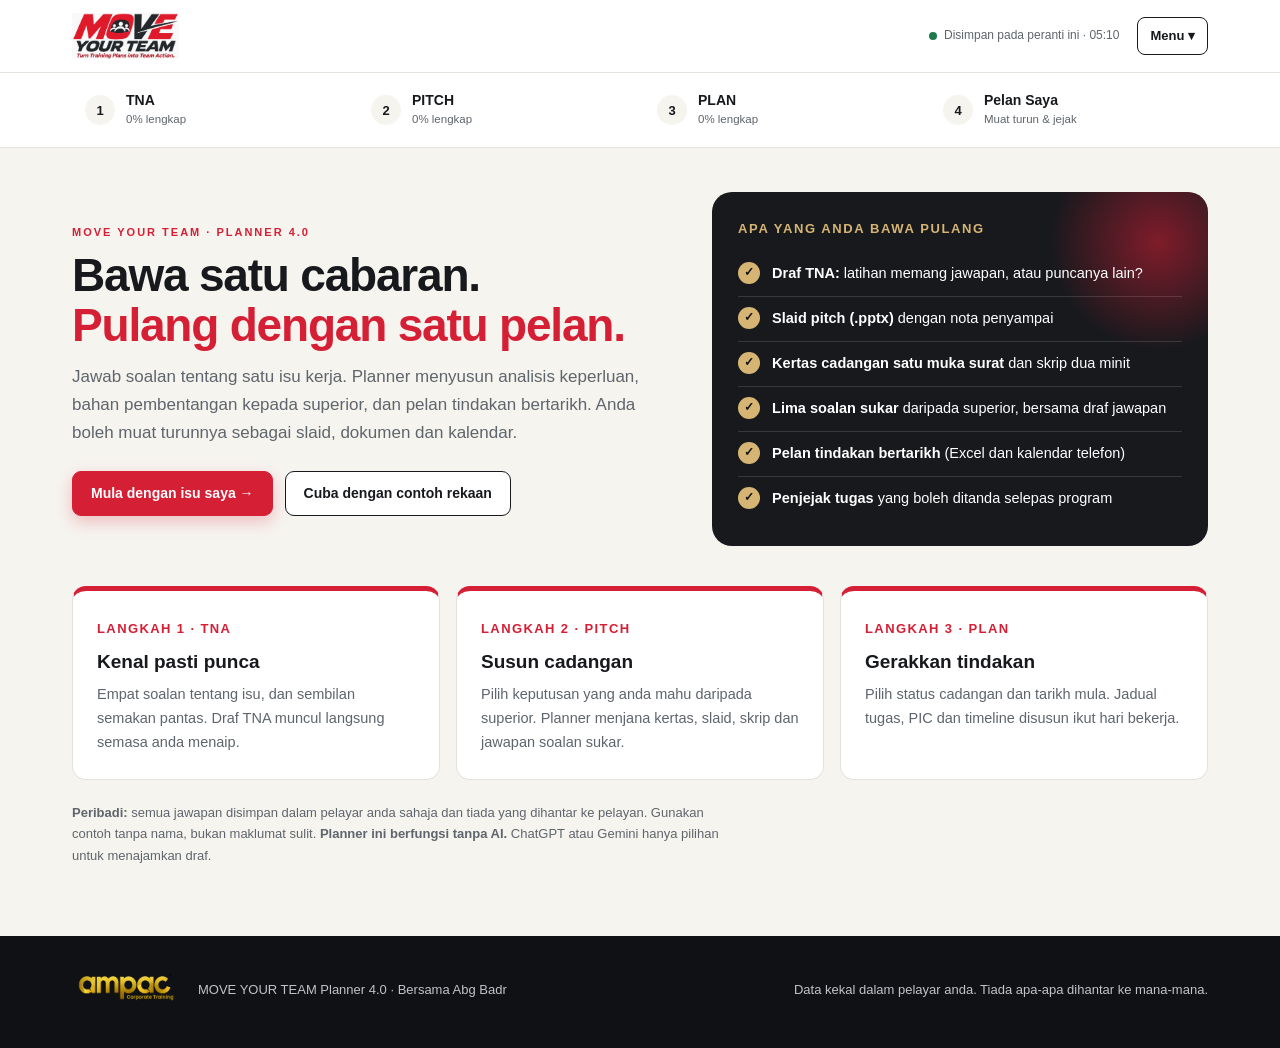
==== moveyourteam1/index.html @ d5273f5e "Rebuild MOVE YOUR TEAM planner as 4.0 Rule-based TNA diagnosis, pitch pack and dated action plan tha" ====
<!doctype html>
<html lang="ms">
<head>
<meta charset="utf-8">
<meta name="viewport" content="width=device-width,initial-scale=1">
<meta name="theme-color" content="#d51f35">
<title>MOVE YOUR TEAM Planner | TNA, Pitch &amp; Pelan Tindakan</title>
<meta name="description" content="Bina TNA, pakej pembentangan kepada superior dan pelan tindakan bertarikh daripada satu isu kerja. Hasil boleh dimuat turun sebagai slaid, dokumen, jadual dan kalendar.">
<link rel="icon" href="assets/move-logo.png">
<link rel="stylesheet" href="app.css?v=4.0">
</head>
<body>
<header class="top">
  <div class="wrap">
    <a href="#mula" aria-label="MOVE YOUR TEAM Planner, halaman utama"><img class="logo" src="assets/move-logo.webp" alt="MOVE YOUR TEAM" width="106" height="46"></a>
    <div class="sp"></div>
    <div id="save-status" role="status"><span>Draf disimpan pada peranti ini</span></div>
    <div class="menu" id="menu">
      <button class="btn sm" id="menu-btn" aria-haspopup="true" aria-expanded="false">Menu ▾</button>
      <div class="menu-pop" role="menu">
        <a href="#bantuan" role="menuitem">Panduan &amp; soalan lazim</a>
        <button data-a="backup" role="menuitem">Simpan sandaran (.json)</button>
        <button data-a="import" role="menuitem">Buka sandaran</button>
        <button data-a="reset" role="menuitem">Mulakan pelan baharu</button>
      </div>
    </div>
  </div>
</header>
<nav class="stepper" id="stepper" aria-label="Langkah MOVE"><div class="wrap"></div></nav>
<aside id="dl-note" hidden><div class="wrap">Jika fail belum muncul, <a id="dl-link" href="#">klik di sini untuk memuat turun</a> dan semak folder Downloads.</div></aside>

<main id="app" tabindex="-1"><div class="wrap"><p>Memuatkan…</p></div></main>

<footer>
  <div class="wrap">
    <div style="display:flex;gap:16px;align-items:center"><img src="assets/ampac-dark.webp" alt="AMPAC Corporate Training" width="110" height="36"><span>MOVE YOUR TEAM Planner 4.0 · Bersama Abg Badr</span></div>
    <span>Data kekal dalam pelayar anda. Tiada apa-apa dihantar ke mana-mana.</span>
  </div>
</footer>

<input hidden id="import-file" type="file" accept="application/json,.json">
<dialog id="dlg"><h2 id="dlg-t"></h2><p id="dlg-p"></p><div class="row"><button class="btn" id="dlg-no">Batal</button><button class="btn primary" id="dlg-yes">Teruskan</button></div></dialog>
<div id="toast" role="status" aria-live="polite"></div>
<section id="print-area" aria-hidden="true"></section>

<script src="engine.js?v=4.0"></script>
<script src="app.js?v=4.0"></script>
</body>
</html>
---- moveyourteam1/app.css ----
/* MOVE YOUR TEAM Planner 4.0: tema AMPAC (merah, emas, hitam) */
:root{--red:#d51f35;--red-d:#b1172b;--ink:#17191d;--muted:#5f656c;--gold:#d6b574;--line:#e4e2dc;--pale:#f6f4ef;--dark:#16171a;--ok:#1e7a4d;--warn:#b86e00;--r:14px}
*{box-sizing:border-box}
html{scroll-behavior:smooth;scroll-padding-top:150px}
body{margin:0;font:16px/1.65 Arial,Helvetica,sans-serif;color:var(--ink);background:var(--pale);-webkit-font-smoothing:antialiased}
h1,h2,h3,h4,p,figure,ul,ol{margin:0}
ul,ol{padding-left:20px}
a{color:inherit}
button,input,select,textarea{font:inherit;color:inherit}
button{cursor:pointer}
img{max-width:100%;display:block}
:focus-visible{outline:3px solid var(--gold);outline-offset:3px;border-radius:6px}
.wrap{max-width:1180px;margin:auto;padding:0 22px}
.sr{position:absolute;left:-9999px}

/* header */
.top{background:#fff;border-bottom:1px solid var(--line);position:sticky;top:0;z-index:40}
.top .wrap{display:flex;align-items:center;gap:18px;height:72px}
.top img.logo{height:46px;width:auto}
.top .sp{flex:1}
#save-status{font-size:12px;color:var(--muted);display:flex;align-items:center;gap:7px}
#save-status::before{content:"";width:8px;height:8px;border-radius:50%;background:var(--ok)}
#save-status.bad::before{background:var(--red)}
.btn{display:inline-flex;align-items:center;justify-content:center;gap:8px;border:1.5px solid var(--ink);background:#fff;color:var(--ink);border-radius:9px;padding:10px 18px;font-weight:700;font-size:14px;text-decoration:none;transition:transform .15s,background .2s,box-shadow .2s}
.btn:hover{transform:translateY(-1px);background:var(--pale)}
.btn.primary{background:var(--red);border-color:var(--red);color:#fff;box-shadow:0 6px 16px rgba(213,31,53,.25)}
.btn.primary:hover{background:var(--red-d)}
.btn.gold{background:var(--gold);border-color:var(--gold);color:#1a1a1a}
.btn.ghost{border-color:var(--line)}
.btn.sm{padding:7px 12px;font-size:13px;border-radius:8px}
.btn.danger{border-color:#c9c9cc;color:#8a1020}
.btn:disabled{opacity:.5;cursor:not-allowed;transform:none}
.menu{position:relative}
.menu-pop{position:absolute;right:0;top:44px;background:#fff;border:1px solid var(--line);border-radius:12px;box-shadow:0 18px 40px #0002;padding:8px;min-width:230px;display:none;z-index:50}
.menu.open .menu-pop{display:block}
.menu-pop button,.menu-pop a{display:block;width:100%;text-align:left;border:0;background:none;padding:10px 12px;border-radius:8px;font-size:14px;text-decoration:none}
.menu-pop button:hover,.menu-pop a:hover{background:var(--pale)}

/* stepper */
.stepper{background:#fff;border-bottom:1px solid var(--line)}
.stepper .wrap{display:grid;grid-template-columns:repeat(4,1fr);gap:8px;padding-top:10px;padding-bottom:10px}
.stepper a{display:flex;align-items:center;gap:11px;padding:8px 12px;border-radius:11px;text-decoration:none;border:1.5px solid transparent;min-width:0}
.stepper a:hover{background:var(--pale)}
.stepper a.on{background:var(--ink);color:#fff}
.stepper .n{width:30px;height:30px;border-radius:50%;display:grid;place-items:center;background:var(--pale);font-weight:800;font-size:13px;flex-shrink:0;position:relative}
.stepper a.on .n{background:var(--red);color:#fff}
.stepper a.done .n{background:var(--ok);color:#fff}
.stepper b{display:block;font-size:14px;line-height:1.25}
.stepper small{display:block;font-size:11.5px;color:var(--muted);white-space:nowrap;overflow:hidden;text-overflow:ellipsis}
.stepper a.on small{color:#c9cbd1}

/* layout */
main{padding:30px 0 70px;min-height:60vh}
.eyebrow{font-size:11px;font-weight:800;letter-spacing:2px;color:var(--red);text-transform:uppercase;margin-bottom:10px}
h1{font-size:clamp(30px,4.2vw,46px);line-height:1.08;letter-spacing:-1.2px;font-weight:800}
h1 em{font-style:normal;color:var(--red)}
.intro{color:var(--muted);font-size:17px;max-width:46em;margin-top:12px}
h2{font-size:22px;letter-spacing:-.4px;line-height:1.2}
h3{font-size:16px}
.cols{display:grid;grid-template-columns:minmax(0,1.05fr) minmax(0,.95fr);gap:26px;margin-top:26px;align-items:start}
.sticky{position:sticky;top:150px}
.card{background:#fff;border:1px solid var(--line);border-radius:var(--r);padding:24px;margin-bottom:18px}
.card>h2{margin-bottom:4px}
.card .sub{color:var(--muted);font-size:14.5px;margin-bottom:16px}
.field{margin-bottom:18px}
.field label,.lbl{display:block;font-weight:700;font-size:14.5px;margin-bottom:4px}
.field .hint{display:block;font-size:12.5px;color:var(--muted);margin-bottom:6px}
.opt{font-weight:400;color:var(--muted);font-size:12px}
input[type=text],input[type=date],input[type=number],select,textarea{width:100%;border:1.5px solid #d8d6cf;border-radius:10px;padding:11px 13px;background:#fff;font-size:15px}
textarea{resize:vertical;min-height:74px;line-height:1.5}
input:focus,select:focus,textarea:focus{border-color:var(--ink);outline:none;box-shadow:0 0 0 3px rgba(214,181,116,.45)}
.ex{font-size:12.5px;color:#7a6a3d;background:#fbf6ea;border-radius:8px;padding:6px 10px;margin-top:6px}
.ex b{font-weight:700}
.row2{display:grid;grid-template-columns:1fr 1fr;gap:14px}
.row4{display:grid;grid-template-columns:repeat(4,1fr);gap:12px}

/* diagnosis */
.dim{margin:22px 0 8px;font-size:12px;font-weight:800;letter-spacing:1.6px;text-transform:uppercase;color:var(--red);display:flex;align-items:center;gap:10px}
.dim::after{content:"";flex:1;height:1px;background:var(--line)}
.q{padding:14px 0;border-bottom:1px solid var(--line)}
.q:last-child{border:0}
.q p{font-weight:700;font-size:15px}
.q small{display:block;color:var(--muted);font-size:12.5px;margin:2px 0 9px}
.seg{display:grid;grid-template-columns:repeat(4,1fr);gap:6px}
.seg label{margin:0;font-weight:700;font-size:13px;text-align:center;border:1.5px solid #d8d6cf;border-radius:9px;padding:9px 4px;cursor:pointer;background:#fff;transition:all .15s}
.seg input{position:absolute;opacity:0;pointer-events:none}
.seg label:hover{border-color:var(--ink)}
.seg input:checked+span{display:block}
.seg label:has(input:checked){background:var(--ink);color:#fff;border-color:var(--ink)}
.seg label:has(input:checked[value="2"]){background:var(--ok);border-color:var(--ok)}
.seg label:has(input:checked[value="0"]){background:var(--red);border-color:var(--red)}
.seg label:has(input:checked[value="1"]){background:var(--gold);border-color:var(--gold);color:#1a1a1a}
.seg label:has(input:focus-visible){outline:3px solid var(--gold);outline-offset:2px}

/* chips */
.chips{display:flex;flex-wrap:wrap;gap:8px}
.chip{border:1.5px solid #d8d6cf;background:#fff;border-radius:99px;padding:8px 15px;font-size:13.5px;font-weight:700;transition:all .15s}
.chip:hover{border-color:var(--ink)}
.chip.on{background:var(--ink);color:#fff;border-color:var(--ink)}
.chip.on::before{content:"✓ "}

/* preview */
.pv{background:#fff;border:1px solid var(--line);border-radius:var(--r);overflow:hidden}
.pv-head{display:flex;align-items:center;gap:10px;padding:12px 18px;background:var(--ink);color:#fff;font-size:12px;font-weight:800;letter-spacing:1.4px;text-transform:uppercase}
.pv-head i{width:9px;height:9px;border-radius:50%;background:var(--red);animation:pulse 1.8s infinite}
@keyframes pulse{50%{opacity:.35}}
.pv-body{padding:20px}
.verdict{border-radius:12px;padding:16px 18px;margin-bottom:16px;border-left:6px solid var(--muted);background:#f1f1f2}
.verdict h3{font-size:17px;line-height:1.3}
.verdict p{font-size:14px;margin-top:6px;color:#3b4047}
.verdict.ya{background:#eaf6ef;border-color:var(--ok)}
.verdict.separa{background:#fff6e2;border-color:var(--gold)}
.verdict.tidak{background:#fdecee;border-color:var(--red)}
.verdict.tiada,.verdict.belum{background:#f1f1f2;border-color:#9a9da3}
.meters{display:grid;gap:9px;margin-bottom:16px}
.meter{display:grid;grid-template-columns:96px 1fr 84px;gap:10px;align-items:center;font-size:13px}
.meter .tr{height:10px;background:#eceae4;border-radius:9px;overflow:hidden}
.meter .tr i{display:block;height:100%;border-radius:9px;transition:width .5s cubic-bezier(.2,.8,.2,1);background:var(--ok)}
.meter.low .tr i{background:var(--red)}
.meter.mid .tr i{background:var(--gold)}
.meter.na .tr{background:repeating-linear-gradient(45deg,#eceae4 0 6px,#f6f4ef 6px 12px)}
.meter b{text-align:right;font-size:12px}
.pv h4{font-size:12px;letter-spacing:1.4px;text-transform:uppercase;color:var(--muted);margin:16px 0 6px}
.pv ul{font-size:14px;color:#2d3136}
.pv li{margin-bottom:5px}
.badge{display:inline-block;font-size:11.5px;font-weight:800;border-radius:99px;padding:3px 10px;background:#eee;margin-left:6px}
.badge.kukuh{background:#d9f0e3;color:#115c38}.badge.sederhana{background:#fff0c9;color:#7a5200}.badge.lemah{background:#fbd9dd;color:#8a1020}
.empty-note{color:var(--muted);font-size:14px;padding:6px 0}

.nav-row{display:flex;justify-content:space-between;gap:12px;margin-top:6px;flex-wrap:wrap}

/* tabs */
.tabs{display:flex;gap:4px;border-bottom:1px solid var(--line);padding:0 12px;background:#faf9f6;overflow-x:auto}
.tabs button{border:0;background:none;padding:12px 14px;font-weight:700;font-size:13.5px;border-bottom:3px solid transparent;white-space:nowrap;color:var(--muted)}
.tabs button.on{color:var(--ink);border-color:var(--red)}
.slides{display:grid;grid-template-columns:1fr;gap:14px}
.slide{aspect-ratio:16/9;background:#fff;border:1px solid var(--line);border-left:8px solid var(--red);border-radius:10px;padding:18px 22px;display:flex;flex-direction:column;box-shadow:0 6px 16px #0000000d}
.slide .no{font-size:11px;color:var(--red);font-weight:800;letter-spacing:1.4px}
.slide h4{all:unset;display:block;font-size:19px;font-weight:800;margin:3px 0 8px;line-height:1.2}
.slide ul{font-size:13.5px;line-height:1.5;margin:0}
.slide li{margin-bottom:3px}
.snote{font-size:12.5px;color:var(--muted);background:var(--pale);border-radius:8px;padding:7px 11px;margin-top:6px}
.script p{margin-bottom:12px;font-size:15px}
.script .t{display:inline-block;background:var(--ink);color:#fff;border-radius:6px;font-size:11px;font-weight:800;padding:1px 7px;margin-right:8px;letter-spacing:.5px}
.qa details{border:1px solid var(--line);border-radius:10px;padding:11px 14px;margin-bottom:8px;background:#fff}
.qa summary{font-weight:700;font-size:14.5px;cursor:pointer}
.qa p{font-size:14px;color:#3b4047;margin-top:8px}
.paper h3{margin:14px 0 2px;font-size:15px;color:var(--red)}
.paper p{font-size:14.5px}
.counter{font-size:12.5px;color:var(--muted);margin-top:4px}
.counter.over{color:var(--red);font-weight:700}

/* plan */
.status-cards{display:grid;grid-template-columns:repeat(5,1fr);gap:8px}
.status-cards label{border:1.5px solid #d8d6cf;border-radius:11px;padding:11px 10px;cursor:pointer;font-size:13px;font-weight:700;line-height:1.3;text-align:center;background:#fff;margin:0}
.status-cards input{position:absolute;opacity:0}
.status-cards label:has(input:checked){background:var(--ink);color:#fff;border-color:var(--ink)}
.status-cards label:has(input:focus-visible){outline:3px solid var(--gold)}
.warn{border-radius:10px;padding:11px 14px;margin:10px 0;font-size:14px;border-left:5px solid var(--gold);background:#fff6e2}
.warn.error{background:#fdecee;border-color:var(--red)}
.warn.info{background:#eef3fb;border-color:#5b87c9}
.tasks{display:grid;gap:10px}
.task{display:grid;grid-template-columns:34px minmax(0,2.2fr) minmax(0,1.2fr) 124px 124px 34px;gap:10px;align-items:start;background:#fff;border:1px solid var(--line);border-radius:12px;padding:12px}
.task.done{background:#f1f8f4;opacity:.85}
.task.done textarea.tt{text-decoration:line-through;color:var(--muted)}
.task .no{font-weight:800;color:var(--red);padding-top:9px;text-align:center}
.task .fasa{font-size:11px;letter-spacing:1.2px;font-weight:800;color:var(--muted);text-transform:uppercase;grid-column:2/-1;margin-bottom:-4px}
.task textarea,.task input{padding:8px 10px;font-size:14px;min-height:0}
.task textarea{min-height:44px}
.task label.chk{display:flex;align-items:center;justify-content:center;padding-top:9px;margin:0}
.task input[type=checkbox]{width:20px;height:20px;accent-color:var(--ok)}
.task .del{border:0;background:none;font-size:18px;color:#9a9da3;padding-top:6px}
.task .del:hover{color:var(--red)}
.task .ev{grid-column:2/-1}
.gantt{background:#fff;border:1px solid var(--line);border-radius:var(--r);padding:18px 18px 12px;overflow-x:auto}
.gantt .gwrap{min-width:640px}
.g-axis{position:relative;height:22px;margin-left:190px;border-bottom:1px solid var(--line);font-size:11px;color:var(--muted)}
.g-axis span{position:absolute;top:0;transform:translateX(-1px);padding-left:4px;border-left:1px solid var(--line);height:22px}
.g-row{display:grid;grid-template-columns:190px 1fr;align-items:center;height:30px}
.g-row .gl{font-size:12px;white-space:nowrap;overflow:hidden;text-overflow:ellipsis;padding-right:10px}
.g-row .gt{position:relative;height:100%;background:repeating-linear-gradient(90deg,transparent 0 calc(100%/8 - 1px),#f0eee8 calc(100%/8 - 1px) calc(100%/8))}
.g-row .gb{position:absolute;top:7px;height:16px;border-radius:5px;background:linear-gradient(90deg,var(--red),#ee5a6c);min-width:6px}
.g-row.done .gb{background:var(--ok)}
.g-row .gb.pin{background:var(--ink)}

/* hasil */
.next{display:grid;gap:8px}
.next label{display:flex;gap:12px;align-items:flex-start;background:#fff;border:1px solid var(--line);border-radius:12px;padding:12px 14px;cursor:pointer;margin:0;font-weight:400}
.next input{width:20px;height:20px;accent-color:var(--ok);margin-top:2px}
.next b{display:block;font-size:14.5px}
.next small{color:var(--muted);font-size:12.5px}
.progress-bar{height:12px;background:#e8e5dd;border-radius:9px;overflow:hidden}
.progress-bar i{display:block;height:100%;background:linear-gradient(90deg,var(--gold),var(--ok));width:0;transition:width .5s}
.exports{display:grid;grid-template-columns:repeat(3,1fr);gap:14px}
.exp{background:#fff;border:1.5px solid var(--line);border-radius:var(--r);padding:18px;text-align:left;display:flex;flex-direction:column;gap:4px;transition:all .18s}
.exp:hover{border-color:var(--red);transform:translateY(-3px);box-shadow:0 14px 28px #0000001a}
.exp .ic{font-size:11px;font-weight:800;letter-spacing:1.3px;color:#fff;background:var(--red);border-radius:6px;padding:3px 9px;align-self:flex-start;margin-bottom:6px}
.exp b{font-size:16px}
.exp span{font-size:13px;color:var(--muted)}
.doc{background:#fff;border:1px solid var(--line);border-radius:var(--r);padding:34px clamp(18px,4vw,48px)}
.doc h1{font-size:25px;letter-spacing:-.4px;color:var(--red);border-bottom:3px solid var(--gold);padding-bottom:6px;margin:28px 0 12px}
.doc h1:first-child{margin-top:0}
.doc h2{font-size:18px;margin:20px 0 6px}
.doc h3{font-size:15px;margin:12px 0 2px}
.doc p,.doc li{font-size:14.5px}
.doc table{border-collapse:collapse;width:100%;margin:8px 0;font-size:13px;display:block;overflow-x:auto}
.doc th,.doc td{border:1px solid var(--line);padding:6px 9px;text-align:left;vertical-align:top}
.doc th{background:var(--pale)}
.doc .muted{color:var(--muted);font-size:12.5px}
.doc .kv th{width:26%}

/* mula */
.hero{display:grid;grid-template-columns:1.1fr .9fr;gap:34px;align-items:center;padding:14px 0 6px}
.hero-card{background:var(--ink);color:#fff;border-radius:20px;padding:26px;position:relative;overflow:hidden}
.hero-card::before{content:"";position:absolute;right:-60px;top:-60px;width:220px;height:220px;border-radius:50%;background:radial-gradient(circle,rgba(213,31,53,.55),transparent 70%)}
.hero-card h3{font-size:13px;letter-spacing:1.6px;text-transform:uppercase;color:var(--gold);margin-bottom:12px;position:relative}
.hero-card ul{list-style:none;padding:0;position:relative}
.hero-card li{padding:10px 0 10px 34px;position:relative;border-bottom:1px solid #ffffff22;font-size:14.5px}
.hero-card li:last-child{border:0}
.hero-card li::before{content:"✓";position:absolute;left:0;top:10px;width:22px;height:22px;border-radius:50%;background:var(--gold);color:#111;font-size:12px;font-weight:800;display:grid;place-items:center}
.cta-row{display:flex;gap:12px;flex-wrap:wrap;margin-top:24px}
.how{display:grid;grid-template-columns:repeat(3,1fr);gap:16px;margin-top:34px}
.how .card{margin:0;border-top:5px solid var(--red)}
.how .no{font-size:13px;font-weight:800;color:var(--red);letter-spacing:1.4px}
.how h3{font-size:19px;margin:4px 0 6px}
.how p{font-size:14.5px;color:var(--muted)}
.resume{background:#fff;border:1.5px solid var(--gold);border-radius:var(--r);padding:16px 20px;margin-top:24px;display:flex;gap:16px;align-items:center;flex-wrap:wrap}
.resume div{flex:1;min-width:220px}
.privacy{font-size:13px;color:var(--muted);margin-top:22px;max-width:50em}

/* AI */
details.ai{background:#fff;border:1.5px dashed #c9c5b8;border-radius:var(--r);padding:14px 18px;margin-top:18px}
details.ai>summary{cursor:pointer;font-weight:800;font-size:15px;list-style:none;display:flex;gap:10px;align-items:center;flex-wrap:wrap}
details.ai>summary::-webkit-details-marker{display:none}
details.ai>summary::before{content:"✦";color:var(--red)}
.tag-opt{font-size:11px;background:var(--pale);border-radius:99px;padding:2px 9px;color:var(--muted);font-weight:700}
.ai-steps{display:grid;grid-template-columns:repeat(3,1fr);gap:10px;margin:14px 0;font-size:13px}
.ai-steps div{background:var(--pale);border-radius:10px;padding:10px 12px}
.ai-steps b{color:var(--red)}
details.ai textarea{min-height:110px;font-family:ui-monospace,Menlo,monospace;font-size:12.5px}
.ai-msg{font-size:14px;margin-top:8px}
.ai-msg.bad{color:#8a1020}.ai-msg.good{color:var(--ok);font-weight:700}
.ai-on{background:#eaf6ef;border:1px solid #b8dfc8;border-radius:10px;padding:10px 14px;font-size:13.5px;margin-top:12px;display:flex;gap:10px;align-items:center;justify-content:space-between;flex-wrap:wrap}
pre.prompt{white-space:pre-wrap;font-size:12px;background:#f3f1ea;border-radius:10px;padding:12px;max-height:240px;overflow:auto;margin-top:10px}

footer{background:#101114;color:#c1c3c8;padding:34px 0 40px;font-size:13px}
footer .wrap{display:flex;gap:24px;align-items:center;justify-content:space-between;flex-wrap:wrap}
footer img{height:38px}
footer a{color:var(--gold)}
#toast{position:fixed;left:50%;bottom:26px;transform:translate(-50%,30px);background:var(--ink);color:#fff;padding:12px 20px;border-radius:11px;font-size:14px;opacity:0;pointer-events:none;transition:all .3s;z-index:90;max-width:calc(100% - 32px);box-shadow:0 14px 30px #0004}
#toast.show{opacity:1;transform:translate(-50%,0)}
#dl-note{background:#fff6e2;border-bottom:1px solid var(--gold);padding:8px 0;font-size:13.5px}
dialog{border:0;border-radius:16px;padding:26px;max-width:440px;width:calc(100% - 32px);box-shadow:0 30px 80px #0006}
dialog::backdrop{background:#000a}
dialog h2{margin-bottom:8px}
dialog .row{display:flex;gap:10px;justify-content:flex-end;margin-top:20px}

#print-area{display:none}

@media(max-width:980px){
 .cols,.hero{grid-template-columns:1fr}
 .sticky{position:static}
 .exports{grid-template-columns:1fr 1fr}
 .how{grid-template-columns:1fr}
 .status-cards{grid-template-columns:1fr 1fr}
 .row4{grid-template-columns:1fr 1fr}
 .task{grid-template-columns:34px minmax(0,1fr) 34px}
 .task .fasa,.task .ev{grid-column:2/-1}
 .task>*:nth-child(n+3):not(.del):not(.ev):not(.fasa){grid-column:2}
 .task .del{grid-column:3;grid-row:2}
}
@media(max-width:640px){
 .wrap{padding:0 16px}
 .stepper .wrap{grid-template-columns:repeat(4,1fr);gap:4px}
 .stepper small{display:none}
 .stepper a{padding:8px 6px;gap:6px;flex-direction:column;text-align:center}
 .stepper b{font-size:12px}
 #save-status span{display:none}
 .row2,.exports,.ai-steps{grid-template-columns:1fr}
 .seg{grid-template-columns:1fr 1fr}
 .meter{grid-template-columns:78px 1fr 70px}
 .card{padding:18px}
 .top img.logo{height:38px}
}
@media print{
 body{background:#fff}
 .top,.stepper,main,footer,#toast,#dl-note,dialog{display:none!important}
 #print-area{display:block}
 #print-area .doc{border:0;padding:0}
 #print-area h1{page-break-after:avoid}
 #print-area .pb{page-break-before:always}
 #print-area table{display:table;font-size:9.5pt}
 #print-area tr{page-break-inside:avoid}
 .print-head{display:flex;align-items:center;justify-content:space-between;border-bottom:3px solid var(--gold);padding-bottom:8px;margin-bottom:14px}
 .print-head img{height:40px}
}
@media(prefers-reduced-motion:reduce){*{transition:none!important;animation:none!important;scroll-behavior:auto!important}}
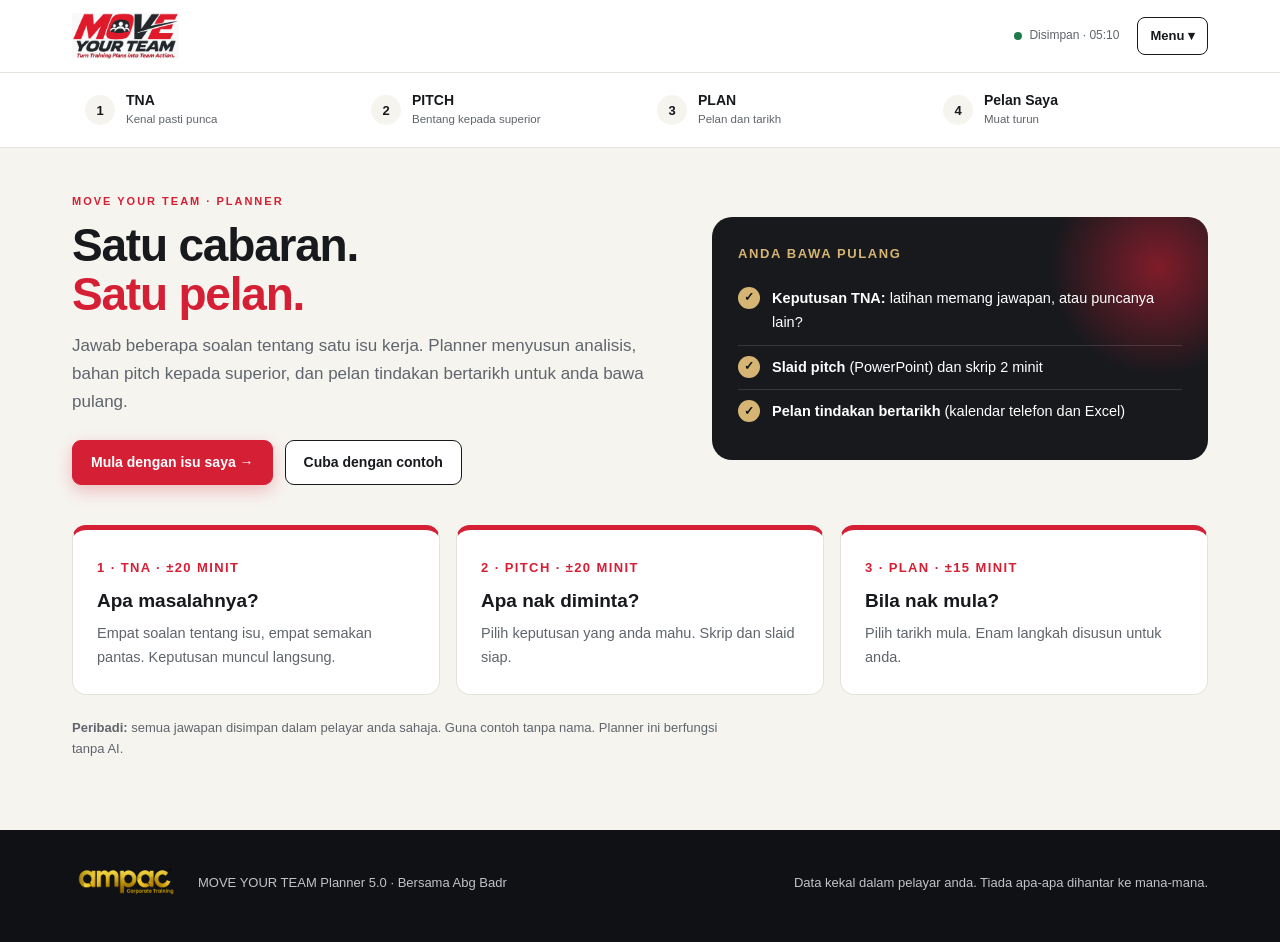
==== commit f8f18f88: "Simplify MOVE YOUR TEAM planner to 5.0 (Ringkas) Four-question TNA, three-tab pitch, six-step plan, " ====
--- a/moveyourteam1/index.html
+++ b/moveyourteam1/index.html
@@ -5,9 +5,9 @@
 <meta name="viewport" content="width=device-width,initial-scale=1">
 <meta name="theme-color" content="#d51f35">
 <title>MOVE YOUR TEAM Planner | TNA, Pitch &amp; Pelan Tindakan</title>
-<meta name="description" content="Bina TNA, pakej pembentangan kepada superior dan pelan tindakan bertarikh daripada satu isu kerja. Hasil boleh dimuat turun sebagai slaid, dokumen, jadual dan kalendar.">
+<meta name="description" content="Satu isu kerja, tiga langkah: analisis TNA, pitch kepada superior dan pelan tindakan bertarikh. Muat turun slaid, kalendar dan dokumen.">
 <link rel="icon" href="assets/move-logo.png">
-<link rel="stylesheet" href="app.css?v=4.0">
+<link rel="stylesheet" href="app.css?v=5.0">
 </head>
 <body>
 <header class="top">
@@ -18,7 +18,7 @@
     <div class="menu" id="menu">
       <button class="btn sm" id="menu-btn" aria-haspopup="true" aria-expanded="false">Menu ▾</button>
       <div class="menu-pop" role="menu">
-        <a href="#bantuan" role="menuitem">Panduan &amp; soalan lazim</a>
+        <a href="#bantuan" role="menuitem">Panduan</a>
         <button data-a="backup" role="menuitem">Simpan sandaran (.json)</button>
         <button data-a="import" role="menuitem">Buka sandaran</button>
         <button data-a="reset" role="menuitem">Mulakan pelan baharu</button>
@@ -33,7 +33,7 @@
 
 <footer>
   <div class="wrap">
-    <div style="display:flex;gap:16px;align-items:center"><img src="assets/ampac-dark.webp" alt="AMPAC Corporate Training" width="110" height="36"><span>MOVE YOUR TEAM Planner 4.0 · Bersama Abg Badr</span></div>
+    <div style="display:flex;gap:16px;align-items:center"><img src="assets/ampac-dark.webp" alt="AMPAC Corporate Training" width="110" height="36"><span>MOVE YOUR TEAM Planner 5.0 · Bersama Abg Badr</span></div>
     <span>Data kekal dalam pelayar anda. Tiada apa-apa dihantar ke mana-mana.</span>
   </div>
 </footer>
@@ -43,7 +43,7 @@
 <div id="toast" role="status" aria-live="polite"></div>
 <section id="print-area" aria-hidden="true"></section>
 
-<script src="engine.js?v=4.0"></script>
-<script src="app.js?v=4.0"></script>
+<script src="engine.js?v=5.0"></script>
+<script src="app.js?v=5.0"></script>
 </body>
 </html>
--- a/moveyourteam1/app.css
+++ b/moveyourteam1/app.css
@@ -295,3 +295,37 @@
  .print-head img{height:40px}
 }
 @media(prefers-reduced-motion:reduce){*{transition:none!important;animation:none!important;scroll-behavior:auto!important}}
+
+/* ===== 5.0 Ringkas ===== */
+.pills{display:grid;grid-template-columns:repeat(3,1fr);gap:8px;margin-bottom:6px}
+.pill{border-radius:10px;padding:8px 10px;background:#eceae4;display:flex;flex-direction:column;gap:1px;font-size:13px}
+.pill small{font-size:11px;color:var(--muted);font-weight:700}
+.pill b{font-size:13.5px}
+.pill.ok{background:#e3f3ea}.pill.ok b{color:var(--ok)}
+.pill.mid{background:#fff3d6}.pill.mid b{color:#7a5200}
+.pill.low{background:#fbdfe3}.pill.low b{color:#a4152a}
+.pill.na{background:repeating-linear-gradient(45deg,#eceae4 0 6px,#f6f4ef 6px 12px)}
+.tip{background:#fbf6ea;border-radius:10px;padding:10px 14px;font-size:13.5px;margin-bottom:12px}
+#skrip{min-height:260px;font-size:14.5px;line-height:1.6}
+.ai-row{margin-top:16px;border-top:1px dashed #d8d6cf;padding-top:14px;font-size:13.5px}
+.plan-head{display:flex;justify-content:space-between;align-items:baseline;gap:12px;flex-wrap:wrap}
+.plan-head span{font-size:13.5px;color:var(--muted)}
+.task-head{display:grid;grid-template-columns:34px minmax(0,2.4fr) minmax(0,1.2fr) 150px 34px;gap:10px;font-size:11px;font-weight:800;letter-spacing:1.2px;text-transform:uppercase;color:var(--muted);padding:0 12px 6px}
+.task{grid-template-columns:34px minmax(0,2.4fr) minmax(0,1.2fr) 150px 34px;align-items:start}
+.task .bk{display:block;font-size:12px;color:var(--muted);margin-top:4px}
+.status-cards{grid-template-columns:repeat(3,1fr)}
+.sum{display:grid;grid-template-columns:1.2fr 1.4fr .8fr;gap:12px;margin-top:22px}
+.sum-i{background:var(--ink);color:#fff;border-radius:var(--r);padding:16px 18px}
+.sum-i span{display:block;font-size:10px;letter-spacing:1.6px;font-weight:800;color:var(--gold);text-transform:uppercase;margin-bottom:4px}
+.sum-i b{font-size:15px;line-height:1.4}
+.exports{grid-template-columns:repeat(3,1fr)}
+details.more{margin-top:14px;background:#fff;border:1px solid var(--line);border-radius:12px;padding:12px 16px}
+details.more>summary{cursor:pointer;font-weight:700;font-size:14.5px}
+@media(max-width:980px){
+ .sum,.pills{grid-template-columns:1fr}
+ .task-head{display:none}
+ .task{grid-template-columns:34px minmax(0,1fr) 34px}
+ .task>div:nth-child(3),.task>div:nth-child(4){grid-column:2}
+ .task .del{grid-column:3;grid-row:1}
+ .exports{grid-template-columns:1fr}
+}
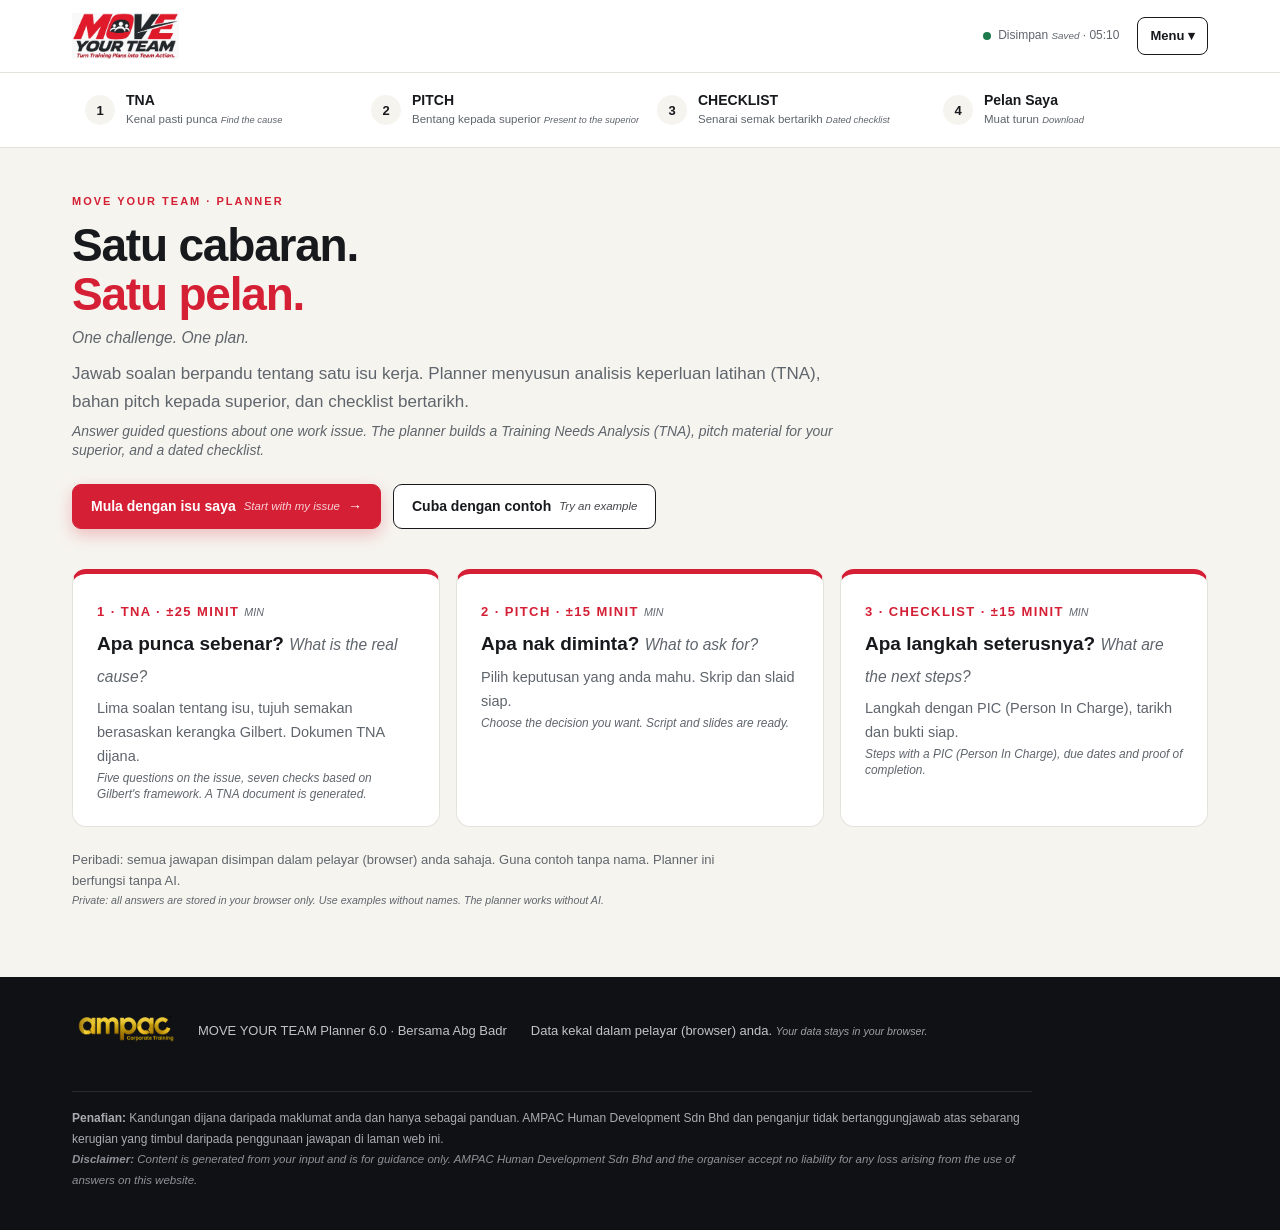
==== commit d8debfeb: "Rebuild planner as 6.0: bilingual, framework-based TNA document, dated checklist Gilbert/COM-B root-" ====
--- a/moveyourteam1/index.html
+++ b/moveyourteam1/index.html
@@ -4,46 +4,47 @@
 <meta charset="utf-8">
 <meta name="viewport" content="width=device-width,initial-scale=1">
 <meta name="theme-color" content="#d51f35">
-<title>MOVE YOUR TEAM Planner | TNA, Pitch &amp; Pelan Tindakan</title>
-<meta name="description" content="Satu isu kerja, tiga langkah: analisis TNA, pitch kepada superior dan pelan tindakan bertarikh. Muat turun slaid, kalendar dan dokumen.">
+<title>MOVE YOUR TEAM Planner | TNA, Pitch &amp; Checklist</title>
+<meta name="description" content="Satu isu kerja, tiga langkah: TNA (Training Needs Analysis), pitch kepada superior dan checklist bertarikh. One issue, three steps.">
 <link rel="icon" href="assets/move-logo.png">
-<link rel="stylesheet" href="app.css?v=5.0">
+<link rel="stylesheet" href="app.css?v=6.0">
 </head>
 <body>
 <header class="top">
   <div class="wrap">
     <a href="#mula" aria-label="MOVE YOUR TEAM Planner, halaman utama"><img class="logo" src="assets/move-logo.webp" alt="MOVE YOUR TEAM" width="106" height="46"></a>
     <div class="sp"></div>
-    <div id="save-status" role="status"><span>Draf disimpan pada peranti ini</span></div>
+    <div id="save-status" role="status"><span>Disimpan <i class="en">Saved</i></span></div>
     <div class="menu" id="menu">
       <button class="btn sm" id="menu-btn" aria-haspopup="true" aria-expanded="false">Menu ▾</button>
       <div class="menu-pop" role="menu">
-        <a href="#bantuan" role="menuitem">Panduan</a>
-        <button data-a="backup" role="menuitem">Simpan sandaran (.json)</button>
-        <button data-a="import" role="menuitem">Buka sandaran</button>
-        <button data-a="reset" role="menuitem">Mulakan pelan baharu</button>
+        <a href="#bantuan" role="menuitem">Panduan &amp; istilah <i class="en">Guide &amp; glossary</i></a>
+        <button data-a="backup" role="menuitem">Simpan sandaran <i class="en">Save backup (.json)</i></button>
+        <button data-a="import" role="menuitem">Buka sandaran <i class="en">Open backup</i></button>
+        <button data-a="reset" role="menuitem">Mulakan baharu <i class="en">Start new</i></button>
       </div>
     </div>
   </div>
 </header>
 <nav class="stepper" id="stepper" aria-label="Langkah MOVE"><div class="wrap"></div></nav>
-<aside id="dl-note" hidden><div class="wrap">Jika fail belum muncul, <a id="dl-link" href="#">klik di sini untuk memuat turun</a> dan semak folder Downloads.</div></aside>
+<aside id="dl-note" hidden><div class="wrap">Jika fail belum muncul, <a id="dl-link" href="#">klik di sini untuk muat turun</a> dan semak folder Downloads. <i class="en">If the file has not appeared, click here to download and check your Downloads folder.</i></div></aside>
 
 <main id="app" tabindex="-1"><div class="wrap"><p>Memuatkan…</p></div></main>
 
 <footer>
   <div class="wrap">
-    <div style="display:flex;gap:16px;align-items:center"><img src="assets/ampac-dark.webp" alt="AMPAC Corporate Training" width="110" height="36"><span>MOVE YOUR TEAM Planner 5.0 · Bersama Abg Badr</span></div>
-    <span>Data kekal dalam pelayar anda. Tiada apa-apa dihantar ke mana-mana.</span>
+    <div class="foot-top"><div style="display:flex;gap:16px;align-items:center"><img src="assets/ampac-dark.webp" alt="AMPAC Corporate Training" width="110" height="36"><span>MOVE YOUR TEAM Planner 6.0 · Bersama Abg Badr</span></div>
+    <span>Data kekal dalam pelayar (browser) anda. <i class="en">Your data stays in your browser.</i></span></div>
+    <p class="disclaimer"><b>Penafian:</b> Kandungan dijana daripada maklumat anda dan hanya sebagai panduan. AMPAC Human Development Sdn Bhd dan penganjur tidak bertanggungjawab atas sebarang kerugian yang timbul daripada penggunaan jawapan di laman web ini.<br><i class="en"><b>Disclaimer:</b> Content is generated from your input and is for guidance only. AMPAC Human Development Sdn Bhd and the organiser accept no liability for any loss arising from the use of answers on this website.</i></p>
   </div>
 </footer>
 
 <input hidden id="import-file" type="file" accept="application/json,.json">
-<dialog id="dlg"><h2 id="dlg-t"></h2><p id="dlg-p"></p><div class="row"><button class="btn" id="dlg-no">Batal</button><button class="btn primary" id="dlg-yes">Teruskan</button></div></dialog>
+<dialog id="dlg"><h2 id="dlg-t"></h2><p id="dlg-p"></p><div class="row"><button class="btn" id="dlg-no">Batal <i class="en">Cancel</i></button><button class="btn primary" id="dlg-yes">Teruskan <i class="en">Continue</i></button></div></dialog>
 <div id="toast" role="status" aria-live="polite"></div>
 <section id="print-area" aria-hidden="true"></section>
 
-<script src="engine.js?v=5.0"></script>
-<script src="app.js?v=5.0"></script>
+<script src="engine.js?v=6.0"></script>
+<script src="app.js?v=6.0"></script>
 </body>
 </html>
--- a/moveyourteam1/app.css
+++ b/moveyourteam1/app.css
@@ -329,3 +329,68 @@
  .task .del{grid-column:3;grid-row:1}
  .exports{grid-template-columns:1fr}
 }
+
+/* ===== 6.0: dua bahasa (Melayu + English) ===== */
+.en,i.en{font-style:italic;font-size:.82em;font-weight:400;color:var(--muted);letter-spacing:0;text-transform:none}
+i.en.blk{display:block;margin-top:1px;line-height:1.35}
+h1 .enh{display:block;font-size:.34em;font-style:italic;font-weight:400;color:var(--muted);letter-spacing:0;margin-top:8px;line-height:1.3}
+h1 i.en{font-size:.5em;font-weight:400}
+.btn .en,.chip .en{color:inherit;opacity:.8}
+.btn.primary .en,.btn.gold .en{color:inherit}
+.stepper a.on small .en,.stepper a.on small{color:#d6d8dd}
+.stepper a.on small .en{color:#d6d8dd}
+.seg label span{display:block;line-height:1.25}
+.seg label .en{font-size:.72em;margin-top:1px}
+.seg label:has(input:checked) .en{color:inherit;opacity:.85}
+.chip{text-align:left;line-height:1.25}
+.chip .en{font-size:.72em}
+.chip.on .en{color:#fff}
+.q p .en,.q small .en{display:block}
+.verdict h3 .en,.verdict p .en{display:block;margin-top:3px}
+.pills{grid-template-columns:repeat(2,1fr)}
+.pill small .en,.pill b .en{font-size:.78em}
+.pill b{line-height:1.25}
+.pv li .en{display:block}
+.hero1{padding:14px 0 6px;max-width:820px}
+.hero1 .intro .en{margin-top:6px}
+.card .sub .en,.card .hint .en{display:block}
+.subnav{display:grid;grid-template-columns:repeat(4,1fr);gap:8px;margin:18px 0 0}
+.subnav button{display:flex;gap:10px;align-items:center;text-align:left;border:1.5px solid var(--line);background:#fff;border-radius:11px;padding:10px 12px}
+.subnav b{width:26px;height:26px;border-radius:50%;background:var(--pale);display:grid;place-items:center;font-size:12px;flex-shrink:0}
+.subnav span{font-weight:700;font-size:13.5px;line-height:1.2}
+.subnav button.on{background:var(--ink);color:#fff;border-color:var(--ink)}
+.subnav button.on b{background:var(--red);color:#fff}
+.subnav button.on .en{color:#d6d8dd}
+.subnav button.done b{background:var(--ok);color:#fff}
+.doc i.en,.doc p.en{font-style:italic;font-size:12.5px;color:var(--muted)}
+.doc p.en{margin:-6px 0 12px}
+.doc p.en.sm{font-size:11.5px}
+.doc p.strong{font-weight:700;font-size:16px}
+.doc li .en{display:block}
+.doc th .en,.doc td .en{display:block;font-size:11.5px}
+.doc h1 .en{font-size:.55em;display:block}
+.doc h2 .en{font-size:.62em;display:block;margin-top:2px}
+.doc .aiflag{display:inline-block;background:#e8f2ff;color:#1b4a8a;border-radius:99px;padding:2px 10px;font-size:11.5px;font-weight:700;margin-bottom:8px}
+.srcsum{cursor:pointer;font-size:13px;font-weight:700}
+ol.srcs{font-size:12.5px;color:#3b4047;line-height:1.6;padding-left:20px}
+ol.srcs li{margin-bottom:5px}
+.aip{font-size:14px;color:var(--muted);margin-top:10px}
+.task .te{font-size:12px;margin-top:3px}
+.gloss{display:grid;grid-template-columns:1fr 1fr;gap:4px 28px;margin-top:10px}
+.gloss>div{padding:10px 0;border-bottom:1px solid var(--line)}
+.gloss p{font-size:13.5px;color:var(--muted);margin-top:2px}
+footer .foot-top{display:flex;gap:24px;align-items:center;justify-content:space-between;flex-wrap:wrap}
+footer .disclaimer{margin-top:18px;padding-top:16px;border-top:1px solid #ffffff1c;font-size:12px;line-height:1.7;color:#a9acb3;max-width:960px}
+footer .disclaimer .en{color:#8f929a;font-size:11.5px}
+footer .en{color:#9ea1a8}
+.menu-pop .en{display:block}
+.privacy .en{display:block}
+@media(max-width:980px){.subnav{grid-template-columns:1fr 1fr}.gloss{grid-template-columns:1fr}}
+@media(max-width:640px){.subnav span .en{display:none}.pills{grid-template-columns:1fr}}
+
+.pill small .en{display:block;margin-top:1px}
+.pv-head .en{color:#c9cbd1;font-size:.85em;letter-spacing:0;text-transform:none}
+.pv-head{flex-wrap:wrap}
+
+.doc br+i.en{display:inline}
+.doc th br+i.en,.doc td br+i.en{display:inline}
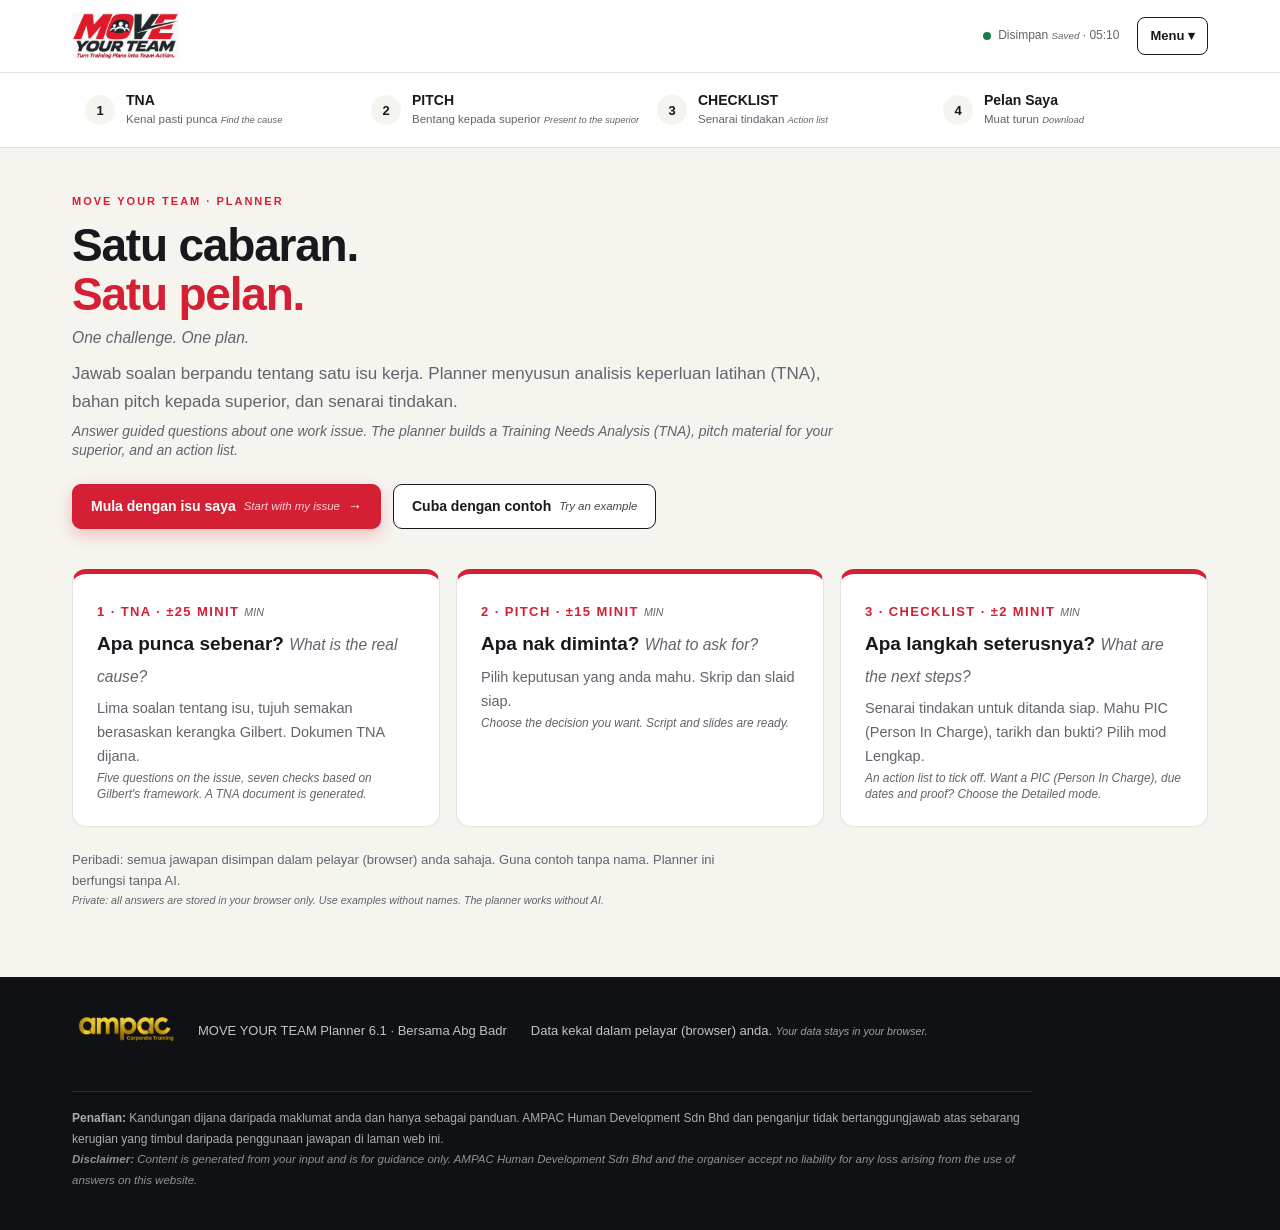
==== commit f03037b1: "Planner 6.1: cache-busting version bump, readable request card, tighter mobile document, safer PPTX/" ====
--- a/moveyourteam1/index.html
+++ b/moveyourteam1/index.html
@@ -5,9 +5,9 @@
 <meta name="viewport" content="width=device-width,initial-scale=1">
 <meta name="theme-color" content="#d51f35">
 <title>MOVE YOUR TEAM Planner | TNA, Pitch &amp; Checklist</title>
-<meta name="description" content="Satu isu kerja, tiga langkah: TNA (Training Needs Analysis), pitch kepada superior dan checklist bertarikh. One issue, three steps.">
+<meta name="description" content="Satu isu kerja, tiga langkah: TNA (Training Needs Analysis), pitch kepada superior dan senarai tindakan. One issue, three steps.">
 <link rel="icon" href="assets/move-logo.png">
-<link rel="stylesheet" href="app.css?v=6.0">
+<link rel="stylesheet" href="app.css?v=6.1">
 </head>
 <body>
 <header class="top">
@@ -33,7 +33,7 @@
 
 <footer>
   <div class="wrap">
-    <div class="foot-top"><div style="display:flex;gap:16px;align-items:center"><img src="assets/ampac-dark.webp" alt="AMPAC Corporate Training" width="110" height="36"><span>MOVE YOUR TEAM Planner 6.0 · Bersama Abg Badr</span></div>
+    <div class="foot-top"><div style="display:flex;gap:16px;align-items:center"><img src="assets/ampac-dark.webp" alt="AMPAC Corporate Training" width="110" height="36"><span>MOVE YOUR TEAM Planner 6.1 · Bersama Abg Badr</span></div>
     <span>Data kekal dalam pelayar (browser) anda. <i class="en">Your data stays in your browser.</i></span></div>
     <p class="disclaimer"><b>Penafian:</b> Kandungan dijana daripada maklumat anda dan hanya sebagai panduan. AMPAC Human Development Sdn Bhd dan penganjur tidak bertanggungjawab atas sebarang kerugian yang timbul daripada penggunaan jawapan di laman web ini.<br><i class="en"><b>Disclaimer:</b> Content is generated from your input and is for guidance only. AMPAC Human Development Sdn Bhd and the organiser accept no liability for any loss arising from the use of answers on this website.</i></p>
   </div>
@@ -44,7 +44,7 @@
 <div id="toast" role="status" aria-live="polite"></div>
 <section id="print-area" aria-hidden="true"></section>
 
-<script src="engine.js?v=6.0"></script>
-<script src="app.js?v=6.0"></script>
+<script src="engine.js?v=6.1"></script>
+<script src="app.js?v=6.1"></script>
 </body>
 </html>
--- a/moveyourteam1/app.css
+++ b/moveyourteam1/app.css
@@ -394,3 +394,62 @@
 
 .doc br+i.en{display:inline}
 .doc th br+i.en,.doc td br+i.en{display:inline}
+
+/* ===== sinopsis + kos ===== */
+.row3{display:grid;grid-template-columns:repeat(3,1fr);gap:14px}
+.sum.s4{grid-template-columns:1.1fr 1.2fr 1.3fr .8fr}
+.doc .syn{background:#fbf9f4;border:1px solid var(--line);border-radius:12px;padding:6px 26px 14px;margin-bottom:6px}
+.doc .syn h1{margin-top:18px}
+.doc .syn h2{font-size:16px;margin:16px 0 4px;color:var(--ink)}
+.doc .syn p{font-size:14.5px;margin-bottom:4px}
+.doc .syn p.en{margin:0 0 8px}
+.doc .syn table{margin:6px 0 8px;width:100%}
+.doc .syn td.det{font-size:12.5px;color:var(--muted)}
+.doc .syn td.det .en{font-size:11.5px}
+select{width:100%;border:1.5px solid #d8d6cf;border-radius:10px;padding:11px 13px;background:#fff;font-size:15px}
+@media(max-width:980px){.row3{grid-template-columns:1fr}.sum.s4{grid-template-columns:1fr}}
+
+/* ---- mod checklist: Cepat / Lengkap ---- */
+.modelink{margin:16px 0 22px;font-size:14.5px;color:var(--muted)}
+.linkbtn{background:none;border:0;padding:0;margin:0;font:inherit;font-weight:700;color:var(--red);text-decoration:underline;text-underline-offset:3px;cursor:pointer}
+.linkbtn:hover{color:var(--ink)}
+.linkbtn:focus-visible{outline:3px solid var(--gold);outline-offset:3px;border-radius:4px}
+.qlist{display:grid;gap:10px;margin-top:16px}
+.qa{display:grid;grid-template-columns:28px 30px minmax(0,1fr);gap:12px;align-items:start;background:#fff;border:1px solid var(--line);border-radius:12px;padding:14px 16px;cursor:pointer;margin:0;transition:background .15s}
+.qa:hover{border-color:var(--ink)}
+.qa input[type=checkbox]{width:22px;height:22px;accent-color:var(--ok);margin-top:1px}
+.qa .qn{font-weight:800;color:var(--red);padding-top:1px}
+.qa .qt b{font-size:15.5px;line-height:1.4;display:block}
+.qa .qt .en{margin-top:3px}
+.qa.done{background:#f1f8f4}
+.qa.done .qt b{text-decoration:line-through;color:var(--muted)}
+.qa:has(input:focus-visible){outline:3px solid var(--gold);outline-offset:2px}
+@media(max-width:700px){.qa{grid-template-columns:26px 22px minmax(0,1fr);gap:10px;padding:13px}}
+
+/* ---- jangan sekali-kali melimpah skrin (grid 1fr boleh mengembang mengikut kandungan) ---- */
+.cols>*,.hero>*,.how>*,.exports>*,.row2>*,.row3>*,.row4>*,.sum>*,.pills>*,.ai-steps>*,.gloss>*,.slides>*,.status-cards>*,.subnav>*,.qlist>*{min-width:0}
+.slides{grid-template-columns:minmax(0,1fr)}
+.slide{min-width:0;overflow-wrap:anywhere}
+.doc,.pv,.card,.warn,.verdict{overflow-wrap:anywhere}
+@media(max-width:980px){
+ .cols,.hero,.how,.sum,.sum.s4,.pills,.exports{grid-template-columns:minmax(0,1fr)}
+ .slide{aspect-ratio:auto;min-height:150px}
+}
+@media(max-width:640px){
+ .row2,.row3,.ai-steps,.gloss{grid-template-columns:minmax(0,1fr)}
+ .seg{grid-template-columns:repeat(2,minmax(0,1fr))}
+}
+
+#plan-warn:empty+.card{margin-top:16px}
+
+.sum-i b .en{color:#c9cbd1;font-weight:400;font-size:12.5px}
+.sum-i .en.blk{margin-top:2px}
+
+@media(max-width:640px){
+ .card:has(>.doc){padding:6px}
+ .doc{padding:18px 14px}
+ .doc .syn{padding:2px 14px 12px}
+}
+
+/* elemen yang difokus atau digulung tidak tersembunyi di bawah header dan stepper melekat */
+html{scroll-padding-top:170px}
